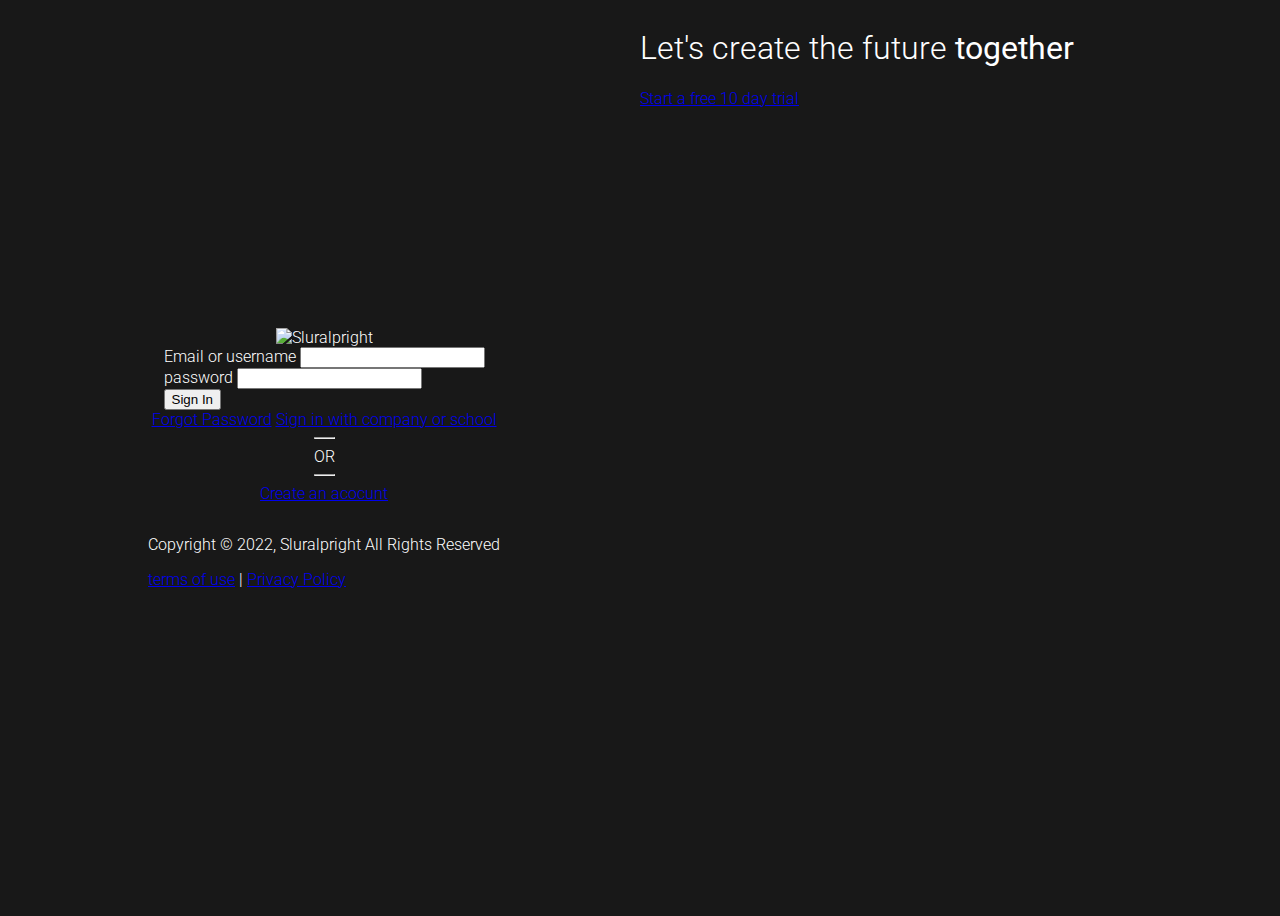
==== Pluralsight/index.html @ 83695ab4 "adding css to html layout" ====
<!DOCTYPE html>
<html lang="en">
	<head>
		<meta charset="UTF-8" />
		<meta http-equiv="X-UA-Compatible" content="IE=edge" />
		<meta name="viewport" content="width=device-width, initial-scale=1.0" />
		<link rel="stylesheet" href="./style.css" />
		<title>Sign In - Sluralpright</title>
	</head>
	<body>
		<div id="wrapper">
			<div id="left">
				<div id="sign-in">
					<div class="logo">
						<img
							src="https://image.ibb.co/hW1YHq/login-logo.png"
							alt="Sluralpright"
						/>
					</div>
					<form>
						<div>
							<label for="">Email or username</label>
							<input type="text" class="text-input" />
						</div>
						<div>
							<label for="">password</label>
							<input type="password" class="text-input" />
						</div>
						<button type="submit" class="primary-btn">Sign In</button>
					</form>
					<div class="links">
						<a href="#" Forgot>Forgot Password</a>
						<a href="#">Sign in with company or school</a>
					</div>
					<div class="or">
						<hr class="bar" />
						<span>OR</span>
						<hr class="bar" />
					</div>
					<a href="#" class="secondary-btn">Create an acocunt</a>
				</div>
				<footer id="main-footer">
					<p>Copyright &copy; 2022, Sluralpright All Rights Reserved</p>
					<div>
						<a href="#">terms of use</a> | <a href="#">Privacy Policy</a>
					</div>
				</footer>
			</div>
			<div id="right">
				<div id="showcase">
					<div id="showcase-content">
						<h1 class="showcase-text">
							Let's create the future <strong>together</strong>
						</h1>
						<a href="#">Start a free 10 day trial</a>
					</div>
				</div>
			</div>
		</div>
	</body>
</html>
---- Pluralsight/style.css ----
@import url("https://fonts.googleapis.com/css2?family=Roboto:wght@300&display=swap");
body {
	font-family: "Roboto", sans-serif;
	font-weight: 300;
	background: #181818;
	color: #fff;
	overflow: hidden;
}
h1,
h2,
h3,
h4,
h5,
h6 {
	font-weight: 300;
}
#wrapper {
	display: flex;

	flex-direction: row;
}

#left {
	flex-direction: column;
	display: flex;
	flex: 1;
	align-items: center;
	justify-content: center;
	height: 100vh;
}
#right {
	flex: 1;
}
/* Sign in */
#sign-in {
	display: flex;
	flex-direction: column;
	justify-content: center;
	align-items: center;
	width: 80%;
	padding-bottom: 1rem;
}
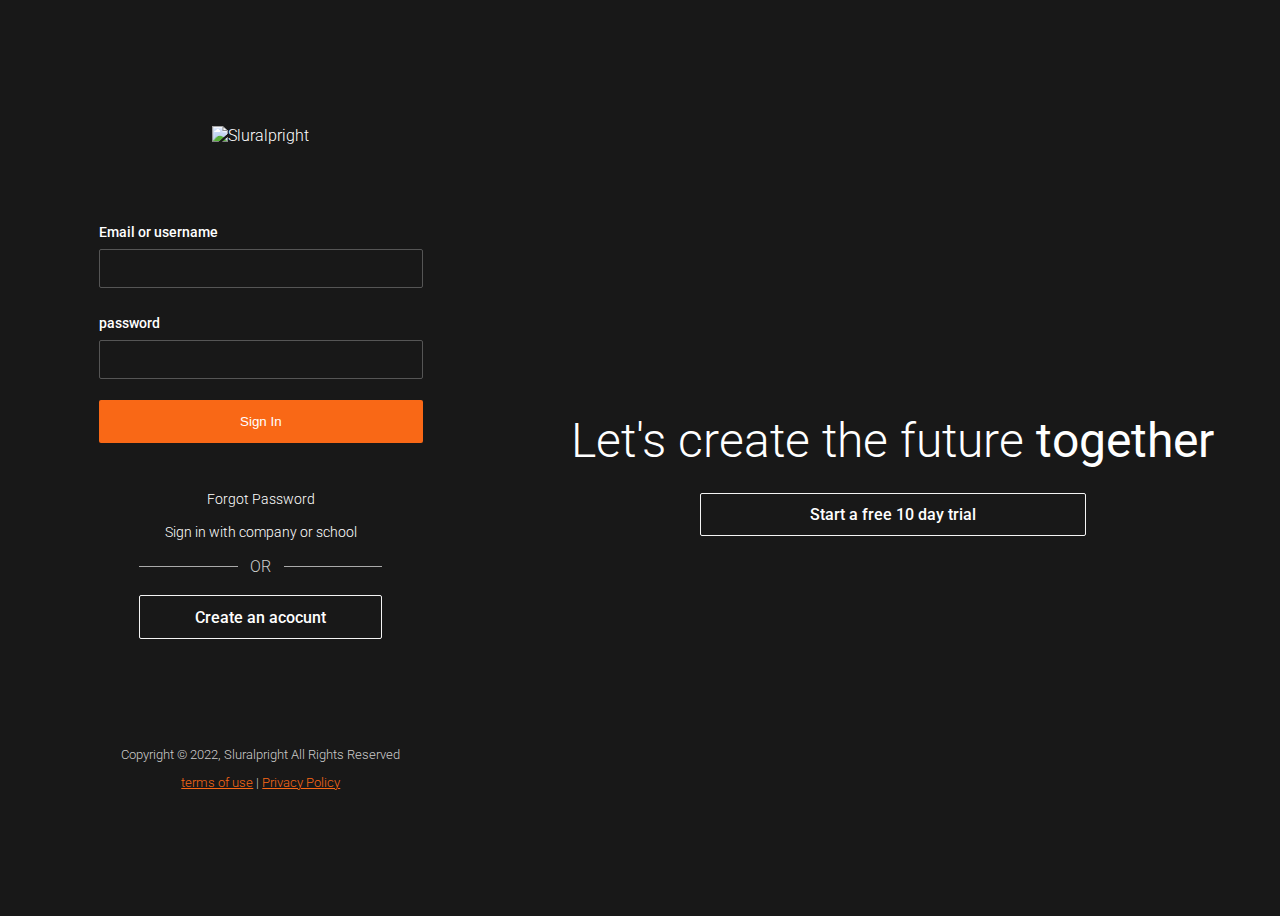
==== commit 7577989d: "Final Project" ====
--- a/Pluralsight/index.html
+++ b/Pluralsight/index.html
@@ -52,7 +52,7 @@
 						<h1 class="showcase-text">
 							Let's create the future <strong>together</strong>
 						</h1>
-						<a href="#">Start a free 10 day trial</a>
+						<a href="#" class="secondary-btn">Start a free 10 day trial</a>
 					</div>
 				</div>
 			</div>
--- a/Pluralsight/style.css
+++ b/Pluralsight/style.css
@@ -1,4 +1,7 @@
 @import url("https://fonts.googleapis.com/css2?family=Roboto:wght@300&display=swap");
+* {
+	box-sizing: border-box;
+}
 body {
 	font-family: "Roboto", sans-serif;
 	font-weight: 300;
@@ -40,3 +43,160 @@
 	width: 80%;
 	padding-bottom: 1rem;
 }
+#sign-in form {
+	width: 80%;
+	padding-bottom: 3rem;
+}
+#sign-in .logo {
+	margin-bottom: 8vh;
+}
+#sign-in .logo img {
+	width: 300px;
+}
+
+#sign-in label {
+	font-size: 0.9rem;
+	line-height: 2rem;
+	font-weight: 500;
+}
+#sign-in .text-input {
+	margin-bottom: 1.3rem;
+	width: 100%;
+	border-radius: 2px;
+	background: #181818;
+	border: 1px solid #555;
+	color: #ccc;
+	padding: 0.5rem 1rem;
+	line-height: 1.3rem;
+}
+#sign-in .primary-btn {
+	width: 100%;
+}
+#sign-in .secondary-btn,
+.or,
+.links {
+	width: 60%;
+}
+#sign-in .links a {
+	display: block;
+	color: #fff;
+	text-decoration: none;
+	margin-bottom: 1rem;
+	text-align: center;
+	font-size: 0.9rem;
+}
+
+#sign-in .or {
+	display: flex;
+	flex-direction: row;
+	margin-bottom: 1.2rem;
+	align-items: center;
+}
+#sign-in .or .bar {
+	flex: auto;
+	border: none;
+	height: 1px;
+	background: #aaa;
+}
+#sign-in .or span {
+	color: #ccc;
+	padding: 0 0.8rem;
+}
+/* Showcase */
+#showcase {
+	display: flex;
+	background: url("https://image.ibb.co/cO9Lxq/login-bg.jpg") no-repeat center
+		center / cover;
+	height: 100vh;
+	justify-content: center;
+	align-items: center;
+	text-align: center;
+}
+#showcase .showcase-text {
+	font-size: 3rem;
+	width: 100%;
+	color: #fff;
+	margin-bottom: 1.5rem;
+}
+#showcase .secondary-btn {
+	width: 60%;
+	margin: auto;
+}
+/* Footer */
+#main-footer {
+	color: #ccc;
+	text-align: center;
+	font-size: 0.8rem;
+	max-width: 80%;
+	padding-top: 5rem;
+}
+#main-footer a {
+	color: #f96816;
+	text-decoration: underline;
+}
+/* Button */
+.primary-btn {
+	padding: 0.7rem 1rem;
+	height: 2.7rem;
+	display: block;
+	border: 0;
+	border-radius: 2px;
+	font-weight: 500;
+	background: #f96816;
+	color: #fff;
+	text-decoration: none;
+	cursor: pointer;
+	text-align: center;
+	transition: all 0.5s;
+}
+.primary-btn:hover {
+	background-color: #ff7b39;
+}
+.secondary-btn {
+	padding: 0.7rem 1rem;
+	height: 2.7rem;
+	display: block;
+	border: 1px solid #f4f4f4;
+	border-radius: 2px;
+	font-weight: 500;
+	background: none;
+	color: #fff;
+	text-decoration: none;
+	cursor: pointer;
+	text-align: center;
+	transition: all 0.5s;
+}
+.secondary-btn:hover {
+	border-color: #ff7b39;
+	color: #ff7b39;
+}
+/* Media Queries */
+@media (min-width: 1200px) {
+	#left {
+		flex: 4;
+	}
+	#right {
+		flex: 6;
+	}
+}
+@media (max-width: 768px) {
+	body {
+		overflow: auto;
+	}
+	#right {
+		display: none;
+	}
+	#left {
+		justify-content: start;
+		margin-top: 4vh;
+	}
+	#sign-in .logo {
+		margin-bottom: 2vh;
+	}
+	#sign-in .text-inpput {
+		margin-bottom: 0.7rem;
+	}
+	#main-footer {
+		padding-top: 1rem;
+	}
+}
